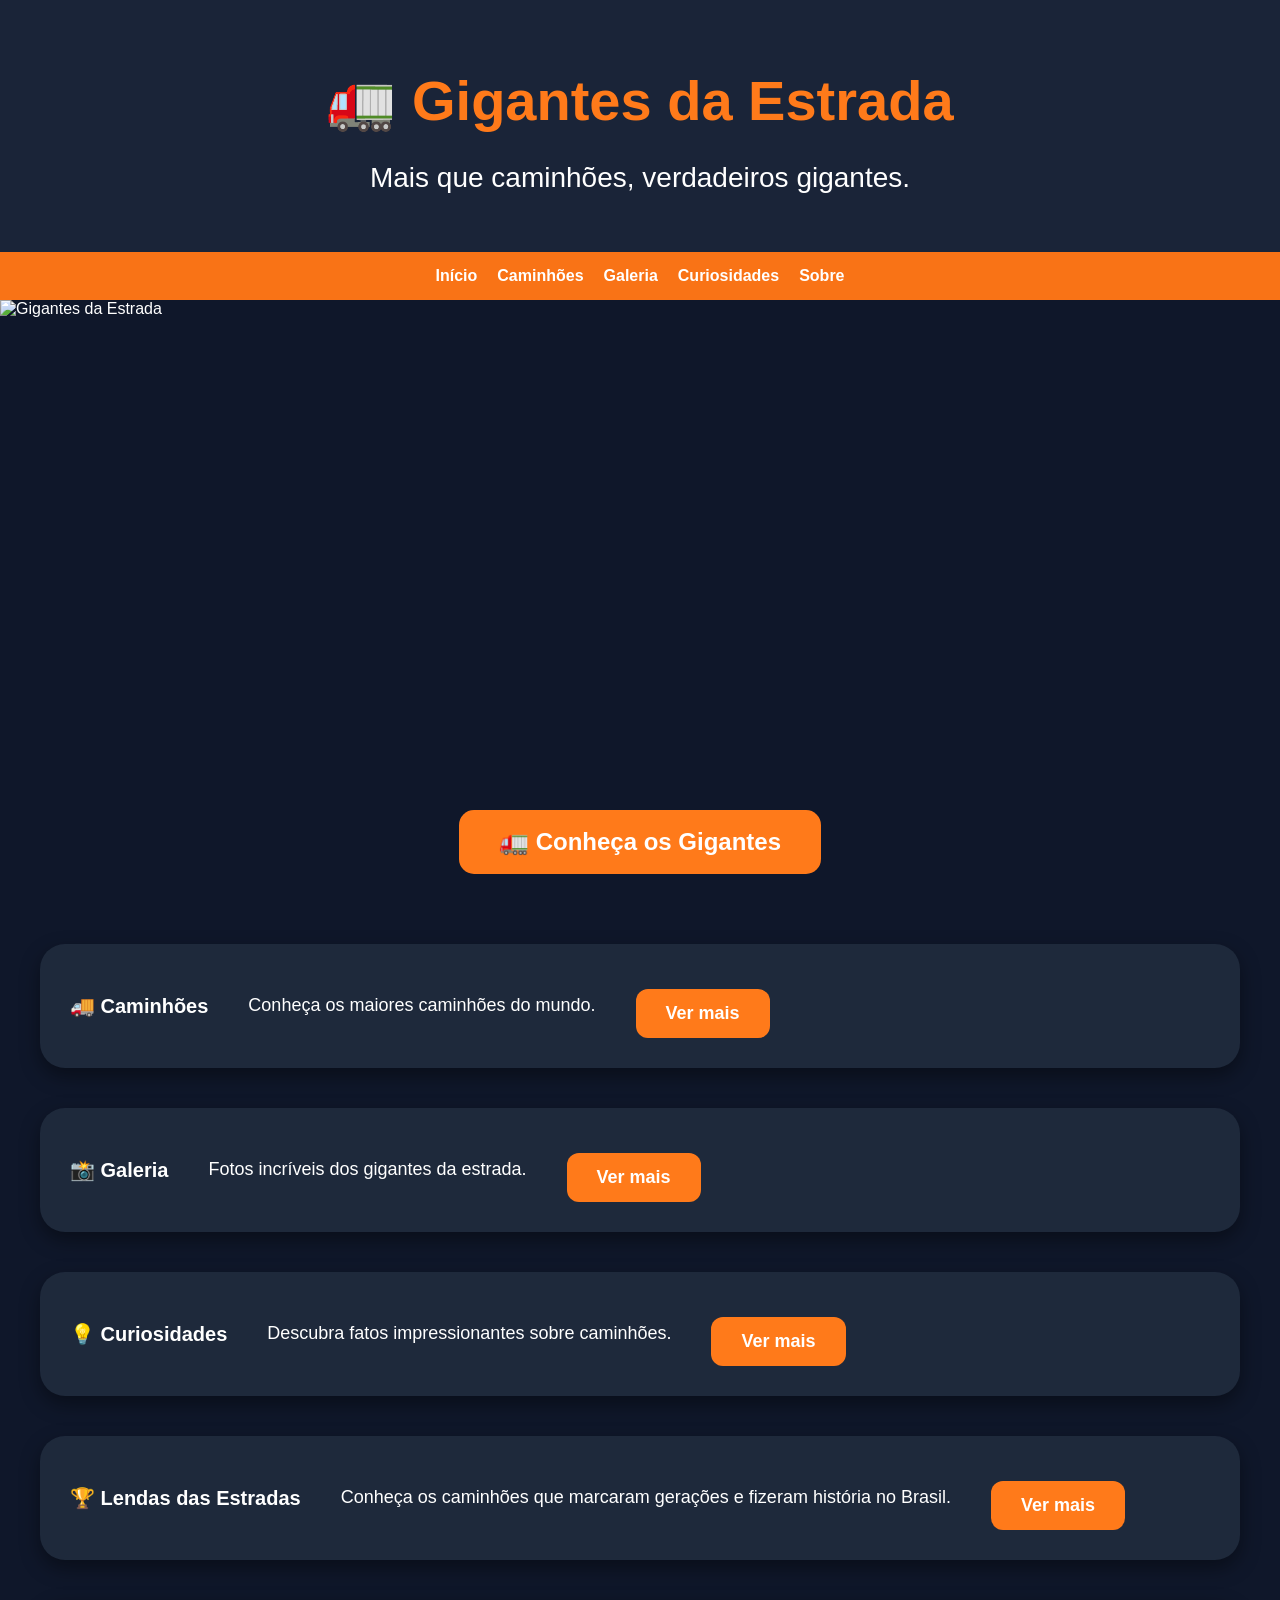
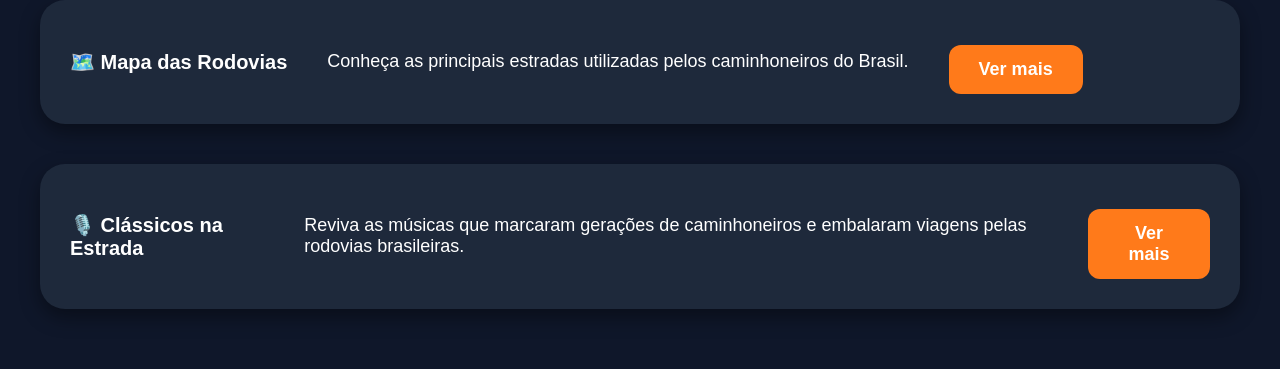
==== index.html @ dd349b33 "Add files via upload" ====
<!DOCTYPE html>
<html lang="pt-BR">
<head>
    <meta charset="UTF-8">
    <meta name="viewport" content="width=device-width, initial-scale=1.0">
    <title>Gigantes da Estrada</title>

    <link rel="stylesheet" href="style.css">
<header class="topo">

    <div class="logo">
        <h1>🚛 Gigantes da Estrada</h1>
        <p>Mais que caminhões, verdadeiros gigantes.</p>
    </div>

</header>
<nav>
    <a href="#">Início</a>
    <a href="#">Caminhões</a>
    <a href="galeria.html">Galeria</a>
    <a href="#">Curiosidades</a>
    <a href="#">Sobre</a>
</nav>

<section class="hero">
    <img src="imagens/capa.jpg" alt="Gigantes da Estrada">
</section>

<div class="hero-button">
    <a href="#caminhoes">
        <button>🚛 Conheça os Gigantes</button>
    </a>
</div>
<main>

       <div class="card" id="caminhoes">
    <h2>🚚 Caminhões</h2>
    <p>Conheça os maiores caminhões do mundo.</p>

    <button onclick="window.location.href='caminhoes.html'">
        Ver mais
    </button>
</div>

        <div class="card">
            <h2>📸 Galeria</h2>
            <p>Fotos incríveis dos gigantes da estrada.</p>
       <button onclick="window.location.href='galeria.html'">
    Ver mais
</button>
        </div>

        <div class="card">
            <h2>💡 Curiosidades</h2>
            <p>Descubra fatos impressionantes sobre caminhões.</p>
            <button onclick="window.location.href='curiosidades.html'">
    Ver mais
</button>
        </div>
<div class="card">

<h2>🏆 Lendas das Estradas</h2>

<p>
Conheça os caminhões que marcaram gerações
e fizeram história no Brasil.
</p>

<button onclick="window.location.href='lendas.html'">
Ver mais
</button>

</div>
<div class="card">

    <h2>🗺️ Mapa das Rodovias</h2>

    <p>
        Conheça as principais estradas utilizadas
        pelos caminhoneiros do Brasil.
    </p>

    <button onclick="window.location.href='mapa.html'">
        Ver mais
    </button>

</div>
<div class="card">

    <h2>🎙️ Clássicos na Estrada</h2>

    <p>
        Reviva as músicas que marcaram gerações de
        caminhoneiros e embalaram viagens pelas
        rodovias brasileiras.
    </p>

    <button onclick="window.location.href='classicos.html'">
        Ver mais
    </button>

</div>
    </main>

    <script src="script.js"></script>

</body>
</html>
---- style.css ----
body {
    margin: 0;
    font-family: Arial, sans-serif;
    background-color: #0F172A;
    color: white;
}

header {
    background-color: #1E293B;
    text-align: center;
    padding: 30px;
}

h1 {
    color: #F97316;
}

main {
    padding: 20px;
}

.card {
    background-color: #1E293B;
    padding: 20px;
    margin-bottom: 20px;
    border-radius: 15px;
}

button {
    background-color: #F97316;
    color: white;
    border: none;
    padding: 12px 20px;
    border-radius: 10px;
    cursor: pointer;
    font-size: 16px;
}

button:hover {
    opacity: 0.8;
}
.card {
    background: #1E293B;
    border-radius: 25px;
    padding: 20px;
    box-shadow: 0 8px 20px rgba(0,0,0,0.4);
    transition: 0.3s;
}

.card:hover {
    transform: translateY(-10px);
}
button {
    background-color: #F97316;
    color: white;
    border: none;
    padding: 12px 20px;
    border-radius: 10px;
    cursor: pointer;
}

button:hover {
    opacity: 0.8;
}
nav {
    background-color: #F97316;
    display: flex;
    justify-content: center;
    gap: 20px;
    padding: 15px;
}

nav a {
    color: white;
    text-decoration: none;
    font-weight: bold;
}

nav a:hover {
    text-decoration: underline;
}
.hero {
    width: 100%;
    overflow: hidden;
}

.hero img {
    width: 100%;
    height: 500px;
    object-fit: cover;
    display: block;
}
.topo {
    background: #1a2438;
    text-align: center;
   padding: 30px 20px;
}

.topo h1 {
    color: #ff7a1a;
    font-size: 56px;
    margin-bottom: 20px;
}

.topo p {
    color: white;
    font-size: 28px;
}
.hero-button {
    text-align: center;
    margin: 10px 0;
}
.hero-button button {
    background: #ff7a1a;
    color: white;
    border: none;
    padding: 18px 40px;
    border-radius: 15px;
    font-size: 24px;
    font-weight: bold;
    cursor: pointer;
    transition: 0.3s;
}

.hero-button button:hover {
    transform: scale(1.05);
}
.truck-img {
    width: 350px;
    height: 250px;
    object-fit: cover;
    border-radius: 20px;
    display: block;
    margin: 0 auto 20px auto;
}

.truck-img {
    width: 100%;
    height: 220px;
    object-fit: cover;
    border-radius: 20px;
    margin-bottom: 20px;
}

.card h2 {
    color: white;
    font-size: 20px;
    margin-bottom: 15px;
}

.card p {
    color: white;
    font-size: 18px;
    margin: 8px 0;
}

.card button {
    background: #ff7a1a;
    color: white;
    border: none;
    padding: 14px 30px;
    border-radius: 12px;
    font-size: 18px;
    font-weight: bold;
    cursor: pointer;
    margin-top: 15px;
}

.card button:hover {
    background: #ff8c33;
}
.truck-img {
    width: 100%;
    height: 220px;
    object-fit: cover;
    border-radius: 20px;
}
.truck-img {
    width: 100%;
    height: 220px;
    object-fit: cover;
    border-radius: 20px;
}
.galeria {
    display: grid;
    grid-template-columns: repeat(3, 350px);
    justify-content: center;
    gap: 30px;
    padding: 30px;
}
.galeria img {
    width: 350px;
    height: 250px;
    object-fit: cover;
    border-radius: 20px;
    transition: 0.3s;
}

.galeria img:hover {
    transform: scale(1.05);
}.galeria img:hover {

    transform: scale(1.05);

    box-shadow: 0 10px 20px rgba(0,0,0,0.5);
}
.foto {
    text-align: center;
}

.foto h3 {
    color: white;
    margin-top: 10px;
    font-size: 22px;
}
.pagina-mapa {
    display: grid;
    grid-template-columns: 1.5fr 1fr;

    gap: 50px;

    padding: 40px 60px;

    align-items: start;
}
.mapa-esquerda h2 {

    color: white;

    font-size: 40px;

    margin-bottom: 20px;

}

.mapa-esquerda p {

    color: white;

    font-size: 20px;

    margin-bottom: 30px;

}

.mapa-brasil {

    width: 100%;

    border-radius: 25px;

    box-shadow: 0 10px 25px rgba(0,0,0,0.5);

}

.info-rodovia {

    background: #1E293B;

    padding: 25px;

    border-radius: 20px;

    margin-bottom: 25px;

    color: white;

    transition: 0.3s;

}

.info-rodovia:hover {

    transform: translateY(-5px);

}

.info-rodovia h3 {

    color: #ff7a1a;

    margin-bottom: 15px;

}
.mapa-brasil {
    width: 100%;
    max-width: 650px;
    height: auto;
    border-radius: 25px;
    display: block;
    margin: 0 auto;
    box-shadow: 0 10px 25px rgba(0,0,0,0.5);
}
   .icone-br {
    width: 40px;
    height: 40px;
    object-fit: contain;
    margin-right: 10px;
}
.info-rodovia h3 {
    display: flex;
    align-items: center;
    gap: 10px;

    color: #ff7a1a;
    margin-bottom: 15px;
}
.foto-rodovia {
    width: 180px;
    height: 180px;

    object-fit: contain;

    display: block;
    margin: 0 auto 20px auto;

    border-radius: 15px;
}
.mapa-esquerda {
    display: flex;
    flex-direction: column;
    align-items: center;
}
.playlist{
    width:95%;
    margin:auto;
    padding:30px 0;
}

.musica{
    background:#162338;

    display:flex;

    align-items:center;

    gap:25px;

    padding:20px;

    border-radius:20px;

    margin-bottom:20px;

    box-shadow:0 5px 20px rgba(0,0,0,.4);

    transition:.3s;
}

.musica:hover{
    transform:scale(1.01);
}

.numero{
    font-size:35px;

    color:#ff7a1a;

    font-weight:bold;

    width:50px;

    text-align:center;
}

.musica img{

    width:120px;

    height:120px;

    object-fit:cover;

    border-radius:15px;
}

.info{

    width:250px;
}

.info h2{

    color:white;

    margin-bottom:10px;
}

.info h3{

    color:#ff7a1a;
}

.descricao{

    flex:1;

    color:#ddd;

    line-height:1.5;
}

.musica button{

    background:#ff7a1a;

    color:white;

    border:none;

    padding:18px 30px;

    border-radius:12px;

    font-size:18px;

    cursor:pointer;
}

.musica button:hover{

    background:#ff923d;
}
@media (max-width: 768px) {

    .card {
        flex-direction: column;
        text-align: center;
    }

    .truck-img {
        width: 100%;
        height: 220px;
    }

    .info h2 {
        font-size: 28px;
    }

    .info p {
        font-size: 20px;
    }

}
.card {
    display: flex;
    align-items: center;
    gap: 25px;

    background: #1E293B;
    border-radius: 25px;

    padding: 20px;
    margin-bottom: 30px;

    box-shadow: 0 8px 20px rgba(0,0,0,0.4);
}

.truck-img {
    width: 260px;
    height: 180px;

    object-fit: cover;

    border-radius: 20px;
}

.info {
    color: white;
}

.info h2 {
    margin-top: 0;
    font-size: 36px;
}

.info p {
    font-size: 22px;
    margin: 8px 0;
}
.card {
    display: flex;
    align-items: center;
    gap: 40px;

    background: #1E293B;
    border-radius: 25px;

    padding: 30px;
    margin: 40px 20px;
}

.truck-img {
    width: 260px;
    height: 180px;

    object-fit: cover;
    border-radius: 20px;

    flex-shrink: 0;
}

.info {
    display: flex;
    flex-direction: column;
    gap: 10px;
}

.info h2 {
    margin: 0;
    font-size: 28px;
}

.info p {
    margin: 0;
    font-size: 18px;
}
.card-caminhao{
    display:flex;
    align-items:center;
    gap:40px;
    background:#232d42;
    padding:30px;
    border-radius:20px;
    margin:30px auto;
    width:90%;
}

.card-caminhao img{
    width:260px;
    height:180px;
    object-fit:cover;
    border-radius:20px;
}

.info{
    color:white;
}

.info h2{
    margin-bottom:20px;
}

.botao{
    display:inline-block;
    margin-top:20px;
    padding:12px 30px;
    background:#ff6f00;
    color:white;
    text-decoration:none;
    border-radius:12px;
    font-weight:bold;
}
.caminhao-card{
    width: 90%;
    margin: 40px auto;
    background: #252f43;
    border-radius: 25px;
    padding: 30px 40px;

    display: flex;
    align-items: center;
    justify-content: space-between;
    gap: 40px;
}

.caminhao-card{
    width: 90%;
    margin: 40px auto;
    background: #2b3347;
    border-radius: 25px;
    padding: 30px 40px;

    display: flex;
    align-items: center;
    justify-content: space-between;
    gap: 40px;
}

.caminhao-img img{
    width: 250px;
    height: 170px;
    object-fit: cover;
    border-radius: 18px;
    display: block;
}

.caminhao-info{
    flex: 1;
}

.caminhao-info h2{
    color: #fff;
    font-size: 40px;
    margin-bottom: 20px;
}

.caminhao-info p{
    color: #fff;
    font-size: 22px;
    margin: 12px 0;
}

.btn{
    background: #ff7a00;
    color: #fff;
    padding: 18px 45px;
    border-radius: 12px;
    text-decoration: none;
    font-size: 20px;
    font-weight: bold;
    transition: .3s;
}

.btn:hover{
    background: #ff9200;
}
.btn:hover{
    background: #ff9200;
}
.curiosidade{
    width:90%;
    margin:40px auto;
    background:#252f43;
    border-radius:25px;
    padding:30px;
    display:flex;
    align-items:center;
    gap:40px;
    box-shadow:0 10px 25px rgba(0,0,0,.35);
    transition:.4s;
}

.curiosidade:hover{
    transform:translateY(-8px);
    box-shadow:0 15px 35px rgba(0,0,0,.5);
}

.curiosidade img{
    width:280px;
    height:190px;
    object-fit:cover;
    border-radius:20px;
}

.texto{
    flex:1;
}

.texto h2{
    color:#ff7a00;
    font-size:34px;
    margin-bottom:18px;
}

.texto p{
    color:#f1f1f1;
    font-size:22px;
    line-height:1.7;
}
.lenda{
    width:90%;
    margin:40px auto;
    background:#252f43;
    border-radius:25px;
    padding:30px;
    display:flex;
    align-items:center;
    gap:40px;
    box-shadow:0 10px 25px rgba(0,0,0,.35);
    transition:.4s;
}

.lenda:hover{
    transform:translateY(-8px);
    box-shadow:0 15px 35px rgba(0,0,0,.5);
}

.lenda img{
    width:300px;
    height:200px;
    object-fit:cover;
    border-radius:20px;
}

.lenda-texto{
    flex:1;
}

.lenda-texto h2{
    color:#ff7a00;
    font-size:36px;
    margin-bottom:18px;
}

.lenda-texto p{
    color:#f1f1f1;
    font-size:22px;
    line-height:1.8;
}
.lenda{
    width:90%;
    margin:40px auto;
    background:#252f43;
    border-radius:25px;
    padding:30px;
    display:flex;
    align-items:center;
    gap:40px;
    box-shadow:0 10px 25px rgba(0,0,0,.35);
    transition:.4s;
}

.lenda:hover{
    transform:translateY(-8px);
    box-shadow:0 15px 35px rgba(0,0,0,.5);
}

.lenda img{
    width:300px;
    height:200px;
    object-fit:cover;
    border-radius:20px;
}

.lenda-texto{
    flex:1;
}

.lenda-texto h2{
    color:#ff7a00;
    font-size:36px;
    margin-bottom:18px;
}

.lenda-texto p{
    color:#f1f1f1;
    font-size:22px;
    line-height:1.8;
}
.titulo-mapa{
    color:#ff7a00;
    text-align:center;
    font-size:36px;
    margin:20px 0 10px 0;
}

.texto-mapa{
    color:white;
    text-align:center;
    font-size:20px;
    margin:0 0 20px 0;
}
.google-mapa{
    width:90%;
    margin:10px auto 40px auto;
    border-radius:20px;
    overflow:hidden;
    box-shadow:0 10px 25px rgba(0,0,0,.5);
}
.google-mapa iframe{
    display:block;
    width:100%;
    height:450px;
}
.gps-card{
    width:90%;
    margin:30px auto;
    background:#252f43;
    border-radius:20px;
    padding:30px;
    text-align:center;
    color:white;
    box-shadow:0 10px 25px rgba(0,0,0,.4);
}

.gps-card h2{
    color:#ff7a00;
    font-size:32px;
    margin-bottom:15px;
}

.gps-card p{
    font-size:20px;
    line-height:1.6;
}
.secao-mapa{
    display: flex;
    justify-content: center;
    align-items: flex-start;
    gap: 40px;

    max-width: 1400px;
    margin: 50px auto;
    padding: 20px;

    flex-wrap: wrap;
}

.mapa-info{
    flex: 1;
    min-width: 350px;
}

.mapa-info h1{
    color: white;
    margin-bottom: 20px;
}

.mapa-info p{
    color: #ddd;
    margin-bottom: 30px;
    line-height: 1.6;
}

.mapa-info img{
    width: 100%;
    max-width: 600px;

    border-radius: 15px;
    display: block;
}

.mapa-google{
    flex: 1;
    min-width: 400px;
}

.mapa-google iframe{
    width: 100%;
    height: 500px;

    border: none;
    border-radius: 15px;
}
html{
    scroll-behavior: smooth;
}
.info-cards{
    display:flex;
    justify-content:center;
    gap:20px;
    flex-wrap:wrap;
    margin-top:30px;
}

.info-card{
    width:320px;
    background:#24324f;
    padding:25px;
    border-radius:15px;
    text-align:center;
    box-shadow:0 4px 10px rgba(0,0,0,.2);
}

.info-card h2{
    margin-bottom:15px;
}

.info-card p{
    margin-bottom:20px;
    line-height:1.6;
}
.pagina-clima{
    max-width: 900px;
    margin: 50px auto;
    text-align: center;
    color: white;
}

.card-clima{
    background: #24324f;
    padding: 25px;
    border-radius: 15px;
    margin: 30px auto;
    max-width: 500px;
}

.card-clima h2{
    color: #ff7b00;
}
.info-cards{
    display:flex;
    justify-content:center;
    gap:20px;
    flex-wrap:wrap;
    margin-top:30px;
}

.info-card{
    width:320px;
    background:#24324f;
    padding:25px;
    border-radius:15px;
    text-align:center;
}

.info-card h2{
    margin-bottom:15px;
}

.info-card p{
    margin-bottom:20px;
}
.rodovias-grid{
    display: grid;
    grid-template-columns: repeat(auto-fit, minmax(400px, 1fr));
    gap: 25px;
    margin-top: 30px;
}

.info-rodovia{
    background: #24324f;
    border-radius: 15px;
    padding: 25px;
}
.mapa-direita{
    display: grid;
    grid-template-columns: repeat(2, 1fr);
    gap: 25px;
    margin-top: 30px;
}

.info-rodovia{
    background: #24324f;
    border-radius: 15px;
    padding: 20px;
}
/* ===== CORREÇÃO DO RODAPÉ ===== */

.rodape-container,
.footer-container,
.footer-conteudo {
    display: flex;
    justify-content: space-between;
    align-items: center; /* alinha os dois lados */
    gap: 60px;
    flex-wrap: wrap;
}

.rodape-esquerda,
.rodape-direita {
    flex: 1;
    min-width: 300px;
}

.rodape-esquerda {
    text-align: center;
}

.rodape-direita {
    display: flex;
    flex-direction: column;
    justify-content: center;
}

.rodape-direita input {
    width: 100%;
    max-width: 600px;
}

.rodape-direita button {
    width: 100%;
    max-width: 600px;
}

/* Celular */
@media (max-width: 768px) {
    .rodape-container,
    .footer-container,
    .footer-conteudo {
        flex-direction: column;
        text-align: center;
        gap: 30px;
    }

    .rodape-direita {
        align-items: center;
    }
}
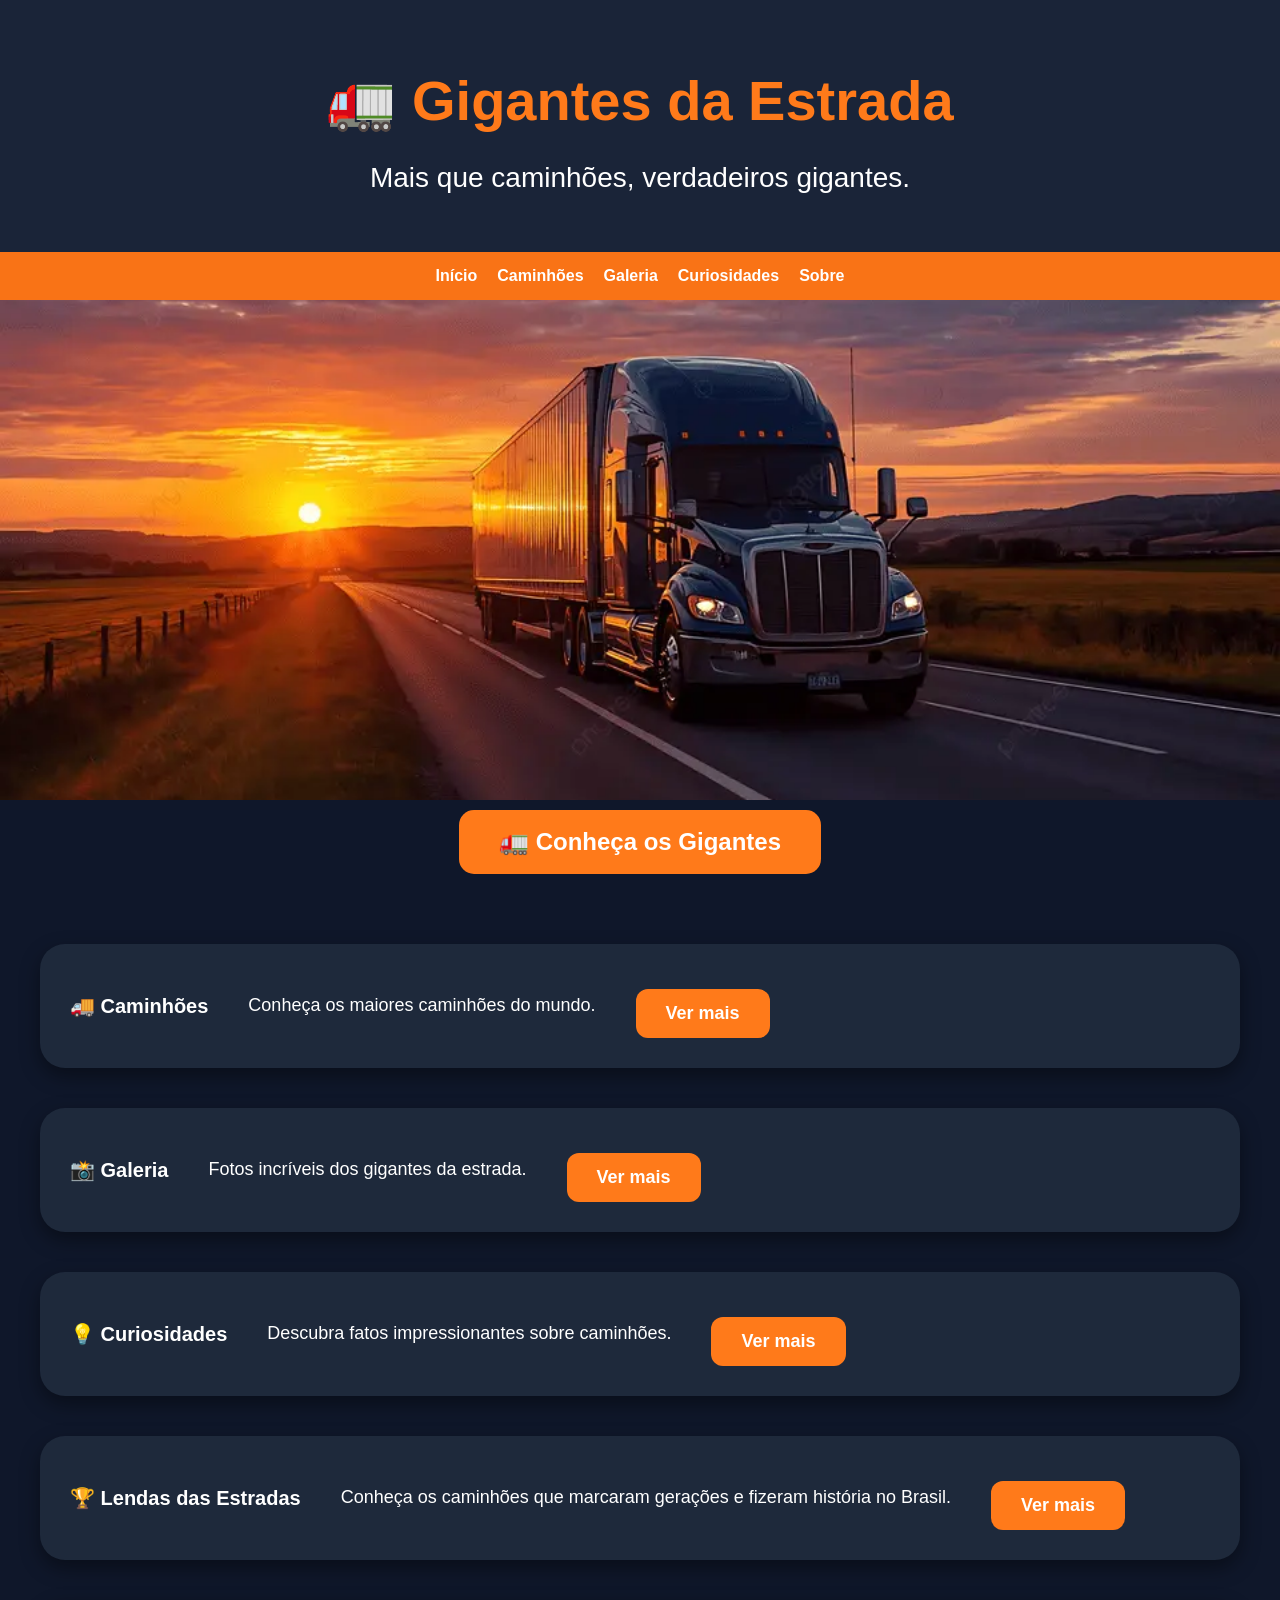
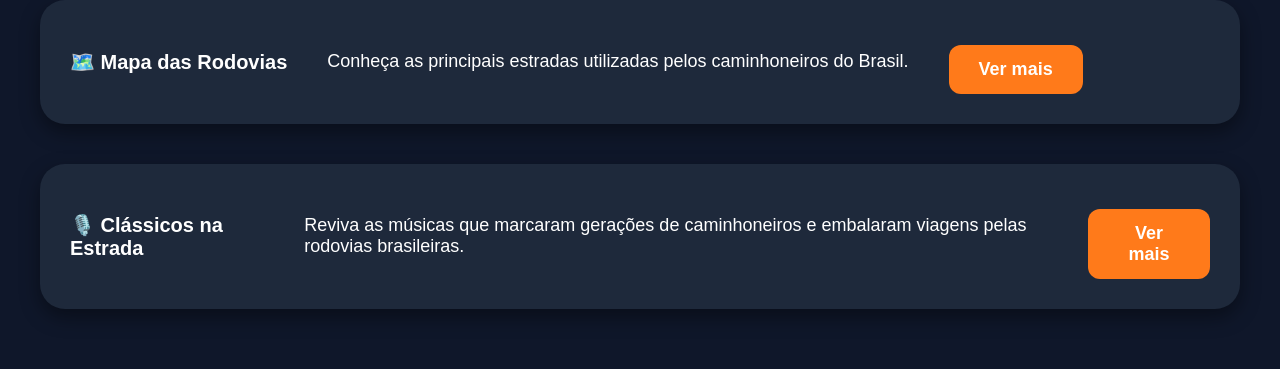
==== commit fe6074d6: "Update index.html" ====
--- a/index.html
+++ b/index.html
@@ -1,11 +1,16 @@
 <!DOCTYPE html>
 <html lang="pt-BR">
+
 <head>
     <meta charset="UTF-8">
     <meta name="viewport" content="width=device-width, initial-scale=1.0">
     <title>Gigantes da Estrada</title>
 
     <link rel="stylesheet" href="style.css">
+</head>
+
+<body>
+
 <header class="topo">
 
     <div class="logo">
@@ -105,4 +110,4 @@
     <script src="script.js"></script>
 
 </body>
-</html>+</html>
